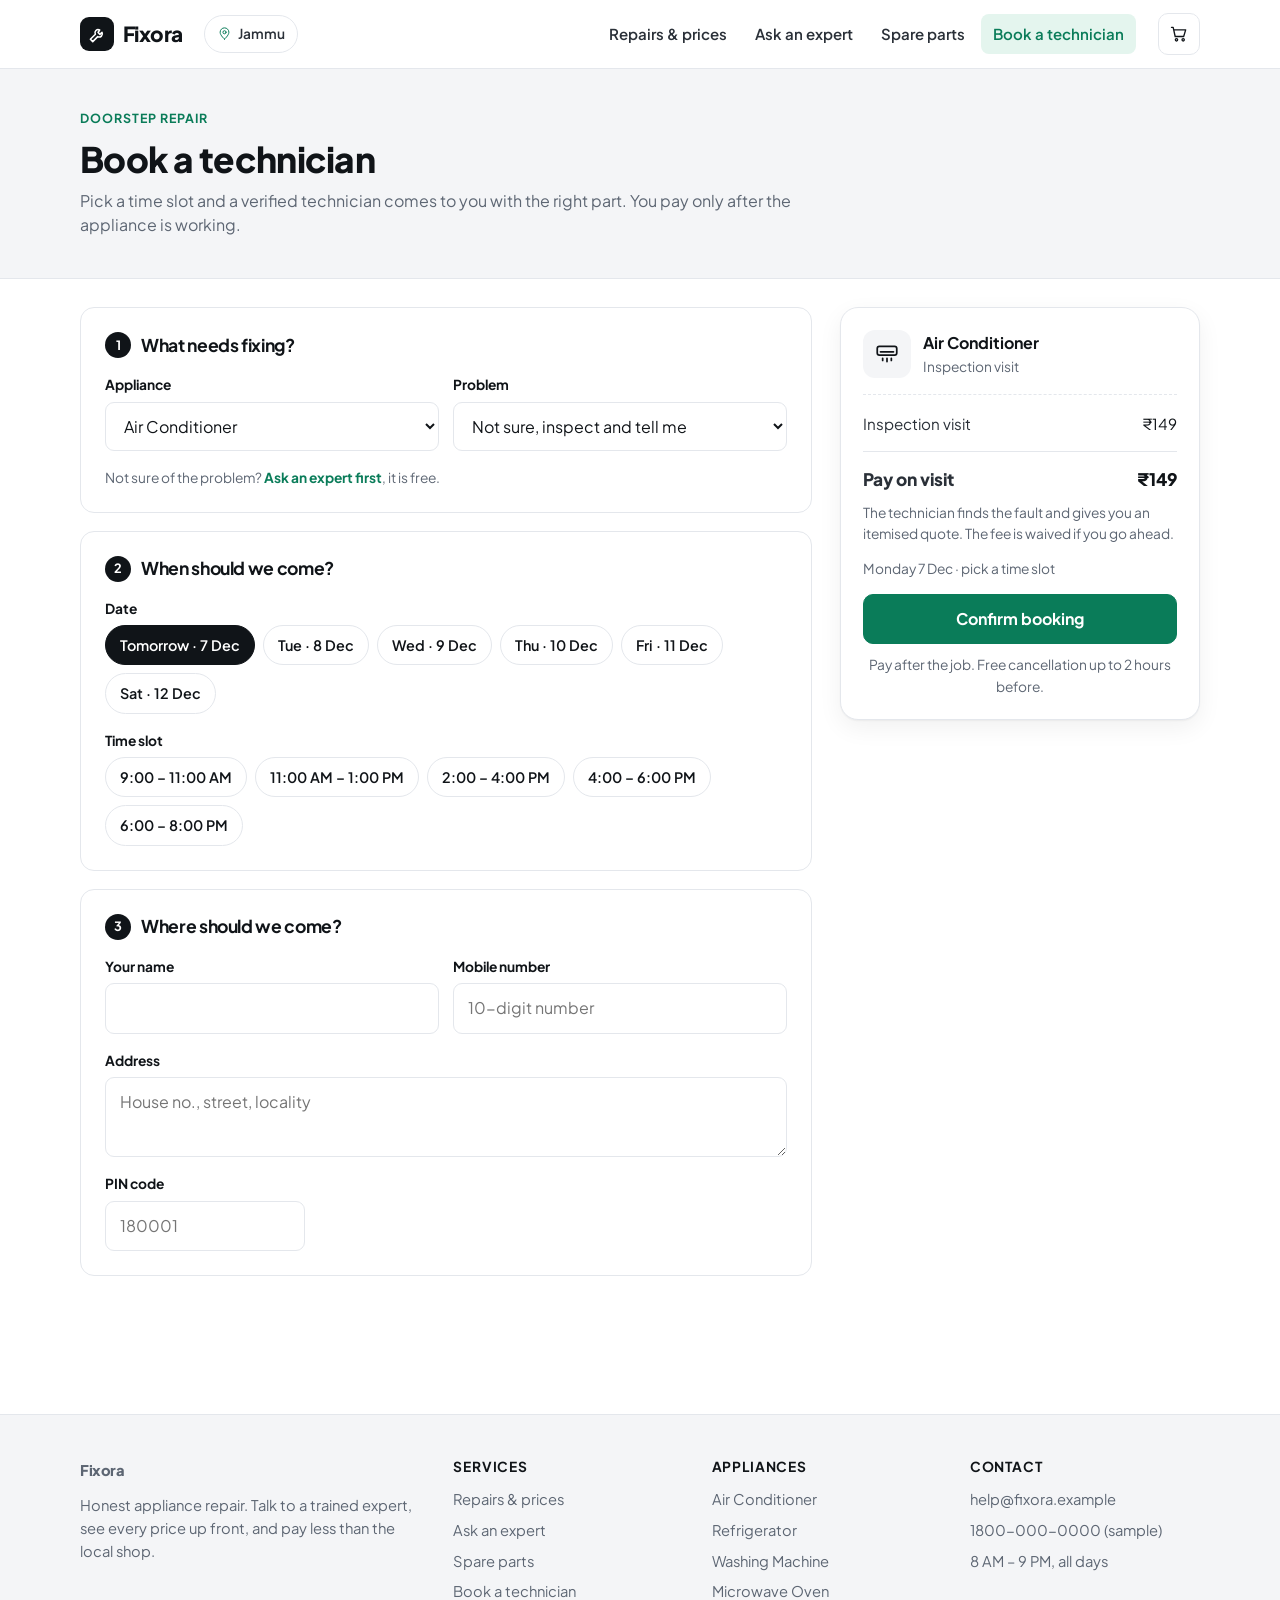
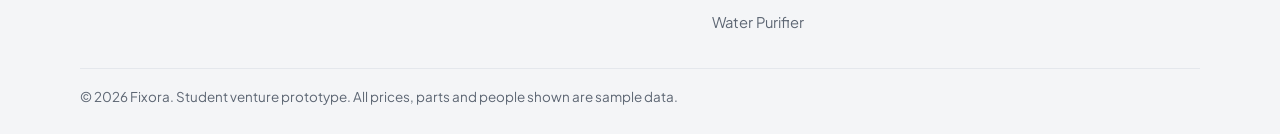
==== book.html @ 69b8c80c "Add Fixora website prototype Static five-page site: home, repair prices, expert diagnosis, spare par" ====
<!DOCTYPE html>
<html lang="en">
<head>
  <meta charset="UTF-8">
  <meta name="viewport" content="width=device-width, initial-scale=1">
  <title>Book a technician — Fixora</title>
  <link rel="preconnect" href="https://fonts.googleapis.com">
  <link href="https://fonts.googleapis.com/css2?family=Plus+Jakarta+Sans:wght@400;500;600;700;800&display=swap" rel="stylesheet">
  <link rel="stylesheet" href="css/style.css">
</head>
<body>

<main>
  <section class="page-head">
    <div class="wrap">
      <div class="eyebrow">Doorstep repair</div>
      <h1 style="font-size:2.2rem">Book a technician</h1>
      <p>Pick a time slot and a verified technician comes to you with the right part. You pay only after the appliance is working.</p>
    </div>
  </section>

  <section class="section" style="padding-top:28px">
    <div class="wrap split" id="bookWrap">
      <form id="bookForm" novalidate>
        <div class="form-block">
          <h3><i>1</i>What needs fixing?</h3>
          <div class="row-2">
            <div class="field"><label for="appSel">Appliance</label><select class="input" id="appSel"></select></div>
            <div class="field"><label for="issueSel">Problem</label><select class="input" id="issueSel"></select></div>
          </div>
          <p class="small muted">Not sure of the problem? <a class="link" href="diagnose.html">Ask an expert first</a>, it is free.</p>
        </div>

        <div class="form-block">
          <h3><i>2</i>When should we come?</h3>
          <div class="field"><label>Date</label><div class="pills" id="dates"></div></div>
          <div class="field" style="margin-bottom:0"><label>Time slot</label><div class="pills" id="slots"></div></div>
        </div>

        <div class="form-block">
          <h3><i>3</i>Where should we come?</h3>
          <div class="row-2">
            <div class="field"><label for="name">Your name</label><input class="input" id="name" autocomplete="name"></div>
            <div class="field"><label for="phone">Mobile number</label><input class="input" id="phone" inputmode="numeric" maxlength="10" placeholder="10-digit number" autocomplete="tel"></div>
          </div>
          <div class="field"><label for="address">Address</label><textarea class="input" id="address" style="min-height:80px" placeholder="House no., street, locality" autocomplete="street-address"></textarea></div>
          <div class="field" style="max-width:200px;margin-bottom:0"><label for="pin">PIN code</label><input class="input" id="pin" inputmode="numeric" maxlength="6" placeholder="180001"></div>
        </div>
      </form>

      <aside class="sticky">
        <div class="estimate" id="summary"></div>
      </aside>
    </div>

    <div class="wrap" id="history" style="margin-top:36px"></div>
  </section>
</main>

<script src="js/data.js"></script>
<script src="js/app.js"></script>
<script>
document.addEventListener("DOMContentLoaded", function () {
  var app = getApp(param("appliance")) || APPLIANCES[0];
  var issueId = getIssue(app, param("issue")) ? param("issue") : "";
  var dates = [], date = 0, slot = null;

  var today = new Date();
  for (var d = 1; d <= 6; d++) {
    var day = new Date(today.getFullYear(), today.getMonth(), today.getDate() + d);
    dates.push({
      top: d === 1 ? "Tomorrow" : day.toLocaleDateString("en-IN", { weekday: "short" }),
      label: day.toLocaleDateString("en-IN", { weekday: "long", day: "numeric", month: "short" }),
      short: day.toLocaleDateString("en-IN", { day: "numeric", month: "short" })
    });
  }

  function renderSelects() {
    $("#appSel").innerHTML = APPLIANCES.map(function (a) {
      return '<option value="' + a.id + '"' + (a.id === app.id ? " selected" : "") + ">" + a.name + "</option>";
    }).join("");
    $("#issueSel").innerHTML = '<option value="">Not sure, inspect and tell me</option>' + app.issues.map(function (i) {
      return '<option value="' + i.id + '"' + (i.id === issueId ? " selected" : "") + ">" + i.title + "</option>";
    }).join("");
  }

  function renderWhen() {
    $("#dates").innerHTML = dates.map(function (x, n) {
      return '<button type="button" class="pill' + (n === date ? " on" : "") + '" data-date="' + n + '">' + x.top + " · " + x.short + "</button>";
    }).join("");
    $("#slots").innerHTML = SLOTS.map(function (s) {
      return '<button type="button" class="pill' + (s === slot ? " on" : "") + '" data-slot="' + s + '">' + s + "</button>";
    }).join("");
  }

  function renderSummary() {
    var issue = getIssue(app, issueId), rows, note;
    if (issue) {
      var q = quote(issue);
      rows = q.parts.map(function (p) { return '<li><span>' + p.name + '</span><span>' + inr(p.price) + '</span></li>'; }).join("") +
        '<li><span>Service and fitting</span><span>' + (issue.labour ? inr(issue.labour) : "Free") + '</span></li>' +
        '<li><span>Inspection fee</span><span>Waived</span></li>' +
        '<li class="total"><span>Estimated total</span><span>' + inr(q.total) + '</span></li>' +
        '<li class="local"><span>Typical local shop</span><span>' + inr(q.local) + '</span></li>';
      note = '<span class="save-pill">You save about ' + inr(q.save) + '</span>';
    } else {
      rows = '<li><span>Inspection visit</span><span>' + inr(VISIT_FEE) + '</span></li>' +
        '<li class="total"><span>Pay on visit</span><span>' + inr(VISIT_FEE) + '</span></li>';
      note = '<p class="small muted">The technician finds the fault and gives you an itemised quote. The fee is waived if you go ahead.</p>';
    }
    $("#summary").innerHTML =
      '<div class="estimate-top"><span class="ico">' + icon(app) + '</span><div><b>' + app.name + '</b><div class="small muted">' + (issue ? issue.title : "Inspection visit") + '</div></div></div>' +
      '<ul class="rows" style="margin-top:8px">' + rows + '</ul>' + note +
      '<p class="small muted" style="margin:14px 0">' + dates[date].label + (slot ? " · " + slot : " · pick a time slot") + '</p>' +
      '<button class="btn block green" id="confirm">Confirm booking</button>' +
      '<p class="small muted" style="margin-top:10px;text-align:center">Pay after the job. Free cancellation up to 2 hours before.</p>';
  }

  function renderHistory() {
    var list = store("fixora_bookings") || [];
    if (!list.length) { $("#history").innerHTML = ""; return; }
    $("#history").innerHTML = '<h3 style="margin-bottom:14px">Your bookings on this device</h3><div class="table-wrap"><table><thead><tr><th>Booking</th><th>Repair</th><th>When</th><th class="num">Estimate</th></tr></thead><tbody>' +
      list.slice().reverse().map(function (b) {
        return '<tr><td><b>' + esc(b.id) + '</b></td><td>' + esc(b.appliance) + '<div class="small muted">' + esc(b.issue) + '</div></td><td>' + esc(b.when) + '</td><td class="num">' + inr(b.total) + '</td></tr>';
      }).join("") + '</tbody></table></div>';
  }

  function confirmBooking() {
    var name = $("#name").value.trim(), phone = $("#phone").value.trim(), address = $("#address").value.trim(), pin = $("#pin").value.trim();
    if (!slot) { toast("Pick a time slot"); return; }
    if (!name || !/^\d{10}$/.test(phone)) { toast("Enter your name and a 10-digit mobile number"); $("#name").focus(); return; }
    if (address.length < 8 || !/^\d{6}$/.test(pin)) { toast("Enter your address and a 6-digit PIN code"); $("#address").focus(); return; }

    var issue = getIssue(app, issueId);
    var booking = {
      id: "FX-" + Math.floor(100000 + Math.random() * 900000),
      appliance: app.name,
      issue: issue ? issue.title : "Inspection visit",
      when: dates[date].label + ", " + slot,
      total: issue ? quote(issue).total : VISIT_FEE
    };
    var list = store("fixora_bookings") || [];
    list.push(booking);
    store("fixora_bookings", list);

    $("#bookWrap").className = "wrap";
    $("#bookWrap").innerHTML = '<div class="success" style="max-width:680px"><h3>Booking confirmed</h3>' +
      '<p>Thanks, ' + esc(name) + '. Your booking <b>' + booking.id + '</b> is confirmed for <b>' + booking.when + '</b>.</p>' +
      '<ul class="rows" style="margin-top:12px"><li><span>' + booking.appliance + ' · ' + booking.issue + '</span><span><b>' + inr(booking.total) + '</b></span></li></ul>' +
      '<p class="small" style="margin-top:8px">Your technician\'s name and number are shared an hour before the visit, on the number ending ' + phone.slice(-4) + '. Prototype: no real technician is dispatched.</p>' +
      '<div class="hero-cta" style="margin-top:18px"><a class="btn" href="index.html">Back to home</a><a class="btn ghost" href="book.html">Book another repair</a></div></div>';
    renderHistory();
    window.scrollTo({ top: 0, behavior: "smooth" });
  }

  $("#appSel").addEventListener("change", function () { app = getApp(this.value); issueId = ""; renderSelects(); renderSummary(); });
  $("#issueSel").addEventListener("change", function () { issueId = this.value; renderSummary(); });
  $("#bookForm").addEventListener("click", function (e) {
    var dt = e.target.closest("[data-date]"), sl = e.target.closest("[data-slot]");
    if (dt) date = Number(dt.getAttribute("data-date"));
    if (sl) slot = sl.getAttribute("data-slot");
    if (dt || sl) { renderWhen(); renderSummary(); }
  });
  $("#bookForm").addEventListener("submit", function (e) { e.preventDefault(); });
  $("#summary").addEventListener("click", function (e) { if (e.target.id === "confirm") confirmBooking(); });

  renderSelects(); renderWhen(); renderSummary(); renderHistory();
});
</script>
</body>
</html>
---- css/style.css ----
/* Fixora — shared styles */
:root {
  --ink: #101418;
  --ink-2: #2a3038;
  --muted: #5d6673;
  --line: #e4e7ec;
  --bg: #ffffff;
  --soft: #f4f5f7;
  --warm: #fff5ea;
  --accent: #0a7c59;
  --accent-soft: #e4f5ee;
  --amber: #f59e0b;
  --danger: #c0392b;
  --radius: 14px;
  --radius-sm: 9px;
  --shadow: 0 1px 2px rgba(16, 20, 24, .05), 0 8px 24px rgba(16, 20, 24, .06);
  --wrap: 1160px;
  --font: "Plus Jakarta Sans", "Segoe UI", system-ui, -apple-system, Roboto, Arial, sans-serif;
}

* { box-sizing: border-box; }
html { scroll-behavior: smooth; }
body {
  margin: 0;
  font-family: var(--font);
  color: var(--ink);
  background: var(--bg);
  line-height: 1.55;
  -webkit-font-smoothing: antialiased;
}
img, svg { max-width: 100%; }
a { color: inherit; text-decoration: none; }
h1, h2, h3, h4 { margin: 0; line-height: 1.2; letter-spacing: -.02em; }
h1 { font-size: clamp(2rem, 4.4vw, 3.2rem); font-weight: 800; }
h2 { font-size: clamp(1.5rem, 2.6vw, 2rem); font-weight: 800; }
h3 { font-size: 1.1rem; font-weight: 700; }
p { margin: 0; }
button, input, select, textarea { font: inherit; color: inherit; }

.wrap { max-width: var(--wrap); margin: 0 auto; padding: 0 20px; }
.section { padding: 64px 0; }
.section.soft { background: var(--soft); }
.section-head { display: flex; justify-content: space-between; align-items: end; gap: 16px; margin-bottom: 28px; flex-wrap: wrap; }
.section-head p { color: var(--muted); margin-top: 6px; max-width: 56ch; }
.eyebrow { font-size: .78rem; font-weight: 700; letter-spacing: .08em; text-transform: uppercase; color: var(--accent); margin-bottom: 10px; }
.muted { color: var(--muted); }
.small { font-size: .86rem; }
.link { color: var(--accent); font-weight: 700; }
.link:hover { text-decoration: underline; }

/* Buttons */
.btn {
  display: inline-flex; align-items: center; justify-content: center; gap: 8px;
  padding: 12px 20px; border-radius: 10px; border: 1px solid var(--ink);
  background: var(--ink); color: #fff; font-weight: 700; cursor: pointer;
  transition: transform .12s ease, background .12s ease;
}
.btn:hover { background: #000; transform: translateY(-1px); }
.btn.ghost { background: #fff; color: var(--ink); border-color: var(--line); }
.btn.ghost:hover { border-color: var(--ink); background: #fff; }
.btn.green { background: var(--accent); border-color: var(--accent); }
.btn.green:hover { background: #086a4c; }
.btn.sm { padding: 8px 14px; font-size: .9rem; border-radius: 8px; }
.btn.block { width: 100%; }
.btn:disabled { opacity: .45; cursor: not-allowed; transform: none; }

/* Header */
.site-header { position: sticky; top: 0; z-index: 40; background: rgba(255, 255, 255, .94); backdrop-filter: blur(8px); border-bottom: 1px solid var(--line); }
.site-header .wrap { display: flex; align-items: center; gap: 22px; height: 68px; }
.logo { display: flex; align-items: center; gap: 9px; font-weight: 800; font-size: 1.3rem; letter-spacing: -.03em; }
.logo-mark { width: 34px; height: 34px; border-radius: 9px; background: var(--ink); color: #fff; display: grid; place-items: center; }
.logo-mark svg { width: 19px; height: 19px; }
.loc { display: flex; align-items: center; gap: 6px; padding: 7px 12px; border: 1px solid var(--line); border-radius: 999px; font-size: .86rem; font-weight: 600; color: var(--ink-2); }
.loc svg { width: 15px; height: 15px; color: var(--accent); }
.nav { display: flex; gap: 4px; margin-left: auto; }
.nav a { padding: 8px 12px; border-radius: 8px; font-weight: 600; font-size: .94rem; color: var(--ink-2); }
.nav a:hover { background: var(--soft); }
.nav a.active { color: var(--accent); background: var(--accent-soft); }
.cart-btn { position: relative; width: 42px; height: 42px; border-radius: 10px; border: 1px solid var(--line); background: #fff; cursor: pointer; display: grid; place-items: center; }
.cart-btn:hover { border-color: var(--ink); }
.cart-btn svg { width: 20px; height: 20px; }
.cart-count { position: absolute; top: -6px; right: -6px; min-width: 20px; height: 20px; padding: 0 5px; border-radius: 999px; background: var(--accent); color: #fff; font-size: .72rem; font-weight: 800; display: grid; place-items: center; }
.cart-count[hidden] { display: none; }
.menu-btn { display: none; width: 42px; height: 42px; border-radius: 10px; border: 1px solid var(--line); background: #fff; cursor: pointer; }

/* Hero */
.hero { background: linear-gradient(180deg, var(--warm), #fff 85%); padding: 56px 0 40px; }
.hero-grid { display: grid; grid-template-columns: 1.1fr .9fr; gap: 48px; align-items: center; }
.hero p.lead { font-size: 1.1rem; color: var(--muted); margin: 16px 0 26px; max-width: 52ch; }
.hero-cta { display: flex; gap: 12px; flex-wrap: wrap; }
.hero-stats { display: flex; gap: 28px; margin-top: 30px; flex-wrap: wrap; }
.hero-stats b { display: block; font-size: 1.35rem; font-weight: 800; }
.hero-stats span { font-size: .84rem; color: var(--muted); }

/* Estimate card (hero + summaries) */
.estimate { background: #fff; border: 1px solid var(--line); border-radius: 18px; box-shadow: var(--shadow); padding: 22px; }
.estimate-top { display: flex; gap: 12px; align-items: center; padding-bottom: 16px; border-bottom: 1px dashed var(--line); }
.rows { margin: 0; padding: 0; list-style: none; }
.rows li { display: flex; justify-content: space-between; gap: 16px; padding: 9px 0; font-size: .95rem; }
.rows li span:first-child { color: var(--ink-2); }
.rows li.total { border-top: 1px solid var(--line); margin-top: 6px; padding-top: 14px; font-weight: 800; font-size: 1.08rem; }
.rows li.local span { color: var(--muted); }
.rows li.local span:last-child { text-decoration: line-through; }
.save-pill { display: inline-flex; align-items: center; gap: 6px; padding: 5px 10px; border-radius: 999px; background: var(--accent-soft); color: var(--accent); font-weight: 700; font-size: .82rem; }
.tag { display: inline-block; padding: 3px 9px; border-radius: 999px; background: var(--soft); font-size: .76rem; font-weight: 700; color: var(--ink-2); }

/* Icon tile */
.ico { width: 48px; height: 48px; border-radius: 12px; background: var(--soft); display: grid; place-items: center; flex: none; }
.ico svg { width: 26px; height: 26px; }
svg.line { fill: none; stroke: currentColor; stroke-width: 1.6; stroke-linecap: round; stroke-linejoin: round; }

/* Appliance grid */
.app-grid { display: grid; grid-template-columns: repeat(5, 1fr); gap: 14px; }
.app-card { display: flex; flex-direction: column; align-items: center; gap: 10px; text-align: center; padding: 20px 10px; border: 1px solid var(--line); border-radius: var(--radius); background: #fff; transition: border-color .12s, transform .12s, box-shadow .12s; }
.app-card:hover { border-color: var(--ink); transform: translateY(-2px); box-shadow: var(--shadow); }
.app-card .ico { width: 58px; height: 58px; }
.app-card .ico svg { width: 30px; height: 30px; }
.app-card b { font-size: .95rem; }
.app-card span { font-size: .8rem; color: var(--muted); }

/* Steps */
.steps { display: grid; grid-template-columns: repeat(4, 1fr); gap: 18px; counter-reset: step; }
.step { background: #fff; border: 1px solid var(--line); border-radius: var(--radius); padding: 22px; counter-increment: step; }
.step::before { content: counter(step); display: grid; place-items: center; width: 32px; height: 32px; border-radius: 50%; background: var(--ink); color: #fff; font-weight: 800; font-size: .9rem; margin-bottom: 14px; }
.step p { color: var(--muted); font-size: .93rem; margin-top: 6px; }

/* Cards / grids */
.grid-3 { display: grid; grid-template-columns: repeat(3, 1fr); gap: 18px; }
.grid-4 { display: grid; grid-template-columns: repeat(4, 1fr); gap: 16px; }
.card { background: #fff; border: 1px solid var(--line); border-radius: var(--radius); padding: 20px; }
.card p { color: var(--muted); font-size: .94rem; margin-top: 6px; }

/* Part card */
.part { display: flex; flex-direction: column; gap: 10px; background: #fff; border: 1px solid var(--line); border-radius: var(--radius); padding: 16px; }
.part-top { display: flex; justify-content: space-between; align-items: start; }
.part h3 { font-size: .98rem; }
.part .meta { font-size: .8rem; color: var(--muted); }
.price { display: flex; align-items: baseline; gap: 8px; flex-wrap: wrap; }
.price b { font-size: 1.2rem; font-weight: 800; }
.price s { color: var(--muted); font-size: .88rem; }
.part .btn { margin-top: auto; }

/* Table */
.table-wrap { overflow-x: auto; border: 1px solid var(--line); border-radius: var(--radius); background: #fff; }
table { width: 100%; border-collapse: collapse; min-width: 560px; }
th, td { text-align: left; padding: 14px 18px; border-bottom: 1px solid var(--line); font-size: .94rem; }
th { font-size: .78rem; text-transform: uppercase; letter-spacing: .06em; color: var(--muted); background: var(--soft); }
tr:last-child td { border-bottom: 0; }
td.num, th.num { text-align: right; white-space: nowrap; }
td .save-pill { font-size: .78rem; }

/* Page head */
.page-head { background: var(--soft); padding: 40px 0; border-bottom: 1px solid var(--line); }
.page-head p { color: var(--muted); margin-top: 8px; max-width: 62ch; }

/* Pills / chips */
.pills { display: flex; gap: 8px; flex-wrap: wrap; }
.pill { padding: 8px 14px; border-radius: 999px; border: 1px solid var(--line); background: #fff; font-weight: 600; font-size: .9rem; cursor: pointer; display: inline-flex; align-items: center; gap: 7px; }
.pill svg { width: 17px; height: 17px; }
.pill:hover { border-color: var(--ink); }
.pill.on { background: var(--ink); color: #fff; border-color: var(--ink); }

/* Forms */
.field { display: flex; flex-direction: column; gap: 6px; margin-bottom: 16px; }
.field label { font-size: .86rem; font-weight: 700; }
.input, select.input, textarea.input { width: 100%; padding: 12px 14px; border: 1px solid var(--line); border-radius: var(--radius-sm); background: #fff; outline: none; }
.input:focus { border-color: var(--ink); box-shadow: 0 0 0 3px rgba(16, 20, 24, .07); }
textarea.input { min-height: 110px; resize: vertical; }
.row-2 { display: grid; grid-template-columns: 1fr 1fr; gap: 14px; }
.form-block { background: #fff; border: 1px solid var(--line); border-radius: var(--radius); padding: 24px; margin-bottom: 18px; }
.form-block h3 { margin-bottom: 16px; display: flex; align-items: center; gap: 10px; }
.form-block h3 i { font-style: normal; width: 26px; height: 26px; border-radius: 50%; background: var(--ink); color: #fff; font-size: .8rem; display: grid; place-items: center; }

/* Two column layout */
.split { display: grid; grid-template-columns: 1fr 360px; gap: 28px; align-items: start; }
.sticky { position: sticky; top: 88px; }

/* Issue card */
.issue { background: #fff; border: 1px solid var(--line); border-radius: var(--radius); padding: 22px; margin-bottom: 16px; display: grid; grid-template-columns: 1fr 300px; gap: 24px; }
.issue .cause { color: var(--muted); font-size: .94rem; margin: 6px 0 12px; }
.issue .actions { display: flex; gap: 10px; flex-wrap: wrap; margin-top: 14px; }
.issue .breakdown { background: var(--soft); border-radius: var(--radius-sm); padding: 14px 16px; }
.issue .breakdown .rows li { font-size: .88rem; padding: 6px 0; }
.issue .breakdown .rows li.total { font-size: 1rem; }

/* Expert card */
.expert { display: flex; gap: 14px; align-items: center; }
.avatar { width: 52px; height: 52px; border-radius: 50%; background: var(--accent); color: #fff; display: grid; place-items: center; font-weight: 800; flex: none; }
.notice { background: var(--warm); border: 1px solid #f6dcbc; border-radius: var(--radius-sm); padding: 12px 14px; font-size: .88rem; color: #6b4a1c; }
.success { background: var(--accent-soft); border: 1px solid #bfe5d5; border-radius: var(--radius); padding: 22px; }
.success h3 { color: var(--accent); margin-bottom: 6px; }

/* Testimonials + FAQ */
.quote { font-size: .97rem; color: var(--ink-2); }
.quote-by { margin-top: 14px; font-size: .86rem; color: var(--muted); }
.stars { color: var(--amber); letter-spacing: 2px; margin-bottom: 8px; }
details { border-bottom: 1px solid var(--line); padding: 16px 0; }
summary { cursor: pointer; font-weight: 700; list-style: none; display: flex; justify-content: space-between; gap: 16px; }
summary::-webkit-details-marker { display: none; }
summary::after { content: "+"; font-size: 1.3rem; line-height: 1; color: var(--muted); }
details[open] summary::after { content: "–"; }
details p { color: var(--muted); margin-top: 10px; max-width: 70ch; }

/* CTA band */
.band { background: var(--ink); color: #fff; border-radius: 20px; padding: 40px; display: flex; justify-content: space-between; align-items: center; gap: 24px; flex-wrap: wrap; }
.band p { color: #b9c0c9; margin-top: 8px; }
.band .btn { background: #fff; color: var(--ink); border-color: #fff; }

/* Footer */
.site-footer { background: var(--soft); border-top: 1px solid var(--line); padding: 44px 0 26px; margin-top: 20px; }
.foot-grid { display: grid; grid-template-columns: 1.5fr 1fr 1fr 1fr; gap: 28px; }
.site-footer h4 { font-size: .86rem; text-transform: uppercase; letter-spacing: .06em; margin-bottom: 12px; }
.site-footer a, .site-footer p { display: block; color: var(--muted); font-size: .92rem; margin-bottom: 8px; }
.site-footer a:hover { color: var(--ink); }
.foot-bottom { border-top: 1px solid var(--line); margin-top: 26px; padding-top: 18px; font-size: .84rem; color: var(--muted); }

/* Cart drawer */
.overlay { position: fixed; inset: 0; background: rgba(16, 20, 24, .45); z-index: 50; opacity: 0; pointer-events: none; transition: opacity .2s; }
.overlay.open { opacity: 1; pointer-events: auto; }
.drawer { position: fixed; top: 0; right: 0; bottom: 0; width: min(420px, 100%); background: #fff; z-index: 51; transform: translateX(100%); transition: transform .25s ease; display: flex; flex-direction: column; }
.drawer.open { transform: none; }
.drawer-head { display: flex; justify-content: space-between; align-items: center; padding: 18px 20px; border-bottom: 1px solid var(--line); }
.drawer-body { flex: 1; overflow-y: auto; padding: 8px 20px; }
.drawer-foot { padding: 18px 20px; border-top: 1px solid var(--line); }
.x { width: 36px; height: 36px; border-radius: 8px; border: 1px solid var(--line); background: #fff; cursor: pointer; font-size: 1.1rem; }
.cart-item { display: flex; gap: 12px; padding: 14px 0; border-bottom: 1px solid var(--line); align-items: center; }
.cart-item .info { flex: 1; min-width: 0; }
.cart-item .info b { display: block; font-size: .93rem; }
.qty { display: inline-flex; align-items: center; border: 1px solid var(--line); border-radius: 8px; overflow: hidden; }
.qty button { width: 30px; height: 30px; border: 0; background: #fff; cursor: pointer; font-weight: 700; }
.qty button:hover { background: var(--soft); }
.qty span { min-width: 26px; text-align: center; font-weight: 700; font-size: .9rem; }
.empty { text-align: center; color: var(--muted); padding: 48px 12px; }

/* Toast */
.toast { position: fixed; left: 50%; bottom: 26px; transform: translate(-50%, 20px); background: var(--ink); color: #fff; padding: 12px 18px; border-radius: 10px; font-weight: 600; font-size: .92rem; opacity: 0; pointer-events: none; transition: all .2s; z-index: 60; max-width: 90vw; }
.toast.show { opacity: 1; transform: translate(-50%, 0); }

/* Responsive */
@media (max-width: 980px) {
  .hero-grid, .split, .issue { grid-template-columns: 1fr; }
  .app-grid { grid-template-columns: repeat(3, 1fr); }
  .steps, .grid-4 { grid-template-columns: repeat(2, 1fr); }
  .grid-3 { grid-template-columns: 1fr 1fr; }
  .foot-grid { grid-template-columns: 1fr 1fr; }
  .sticky { position: static; }
}
@media (max-width: 760px) {
  .loc { display: none; }
  .menu-btn { display: grid; place-items: center; }
  .nav { display: none; position: absolute; top: 68px; left: 0; right: 0; background: #fff; border-bottom: 1px solid var(--line); flex-direction: column; padding: 10px 20px 16px; margin: 0; }
  .nav.open { display: flex; }
  .site-header .wrap { gap: 10px; }
  .logo { margin-right: auto; }
  .section { padding: 44px 0; }
  .band { padding: 28px; }
}
@media (max-width: 560px) {
  .app-grid { grid-template-columns: repeat(2, 1fr); }
  .steps, .grid-3, .grid-4, .row-2, .foot-grid { grid-template-columns: 1fr; }
}
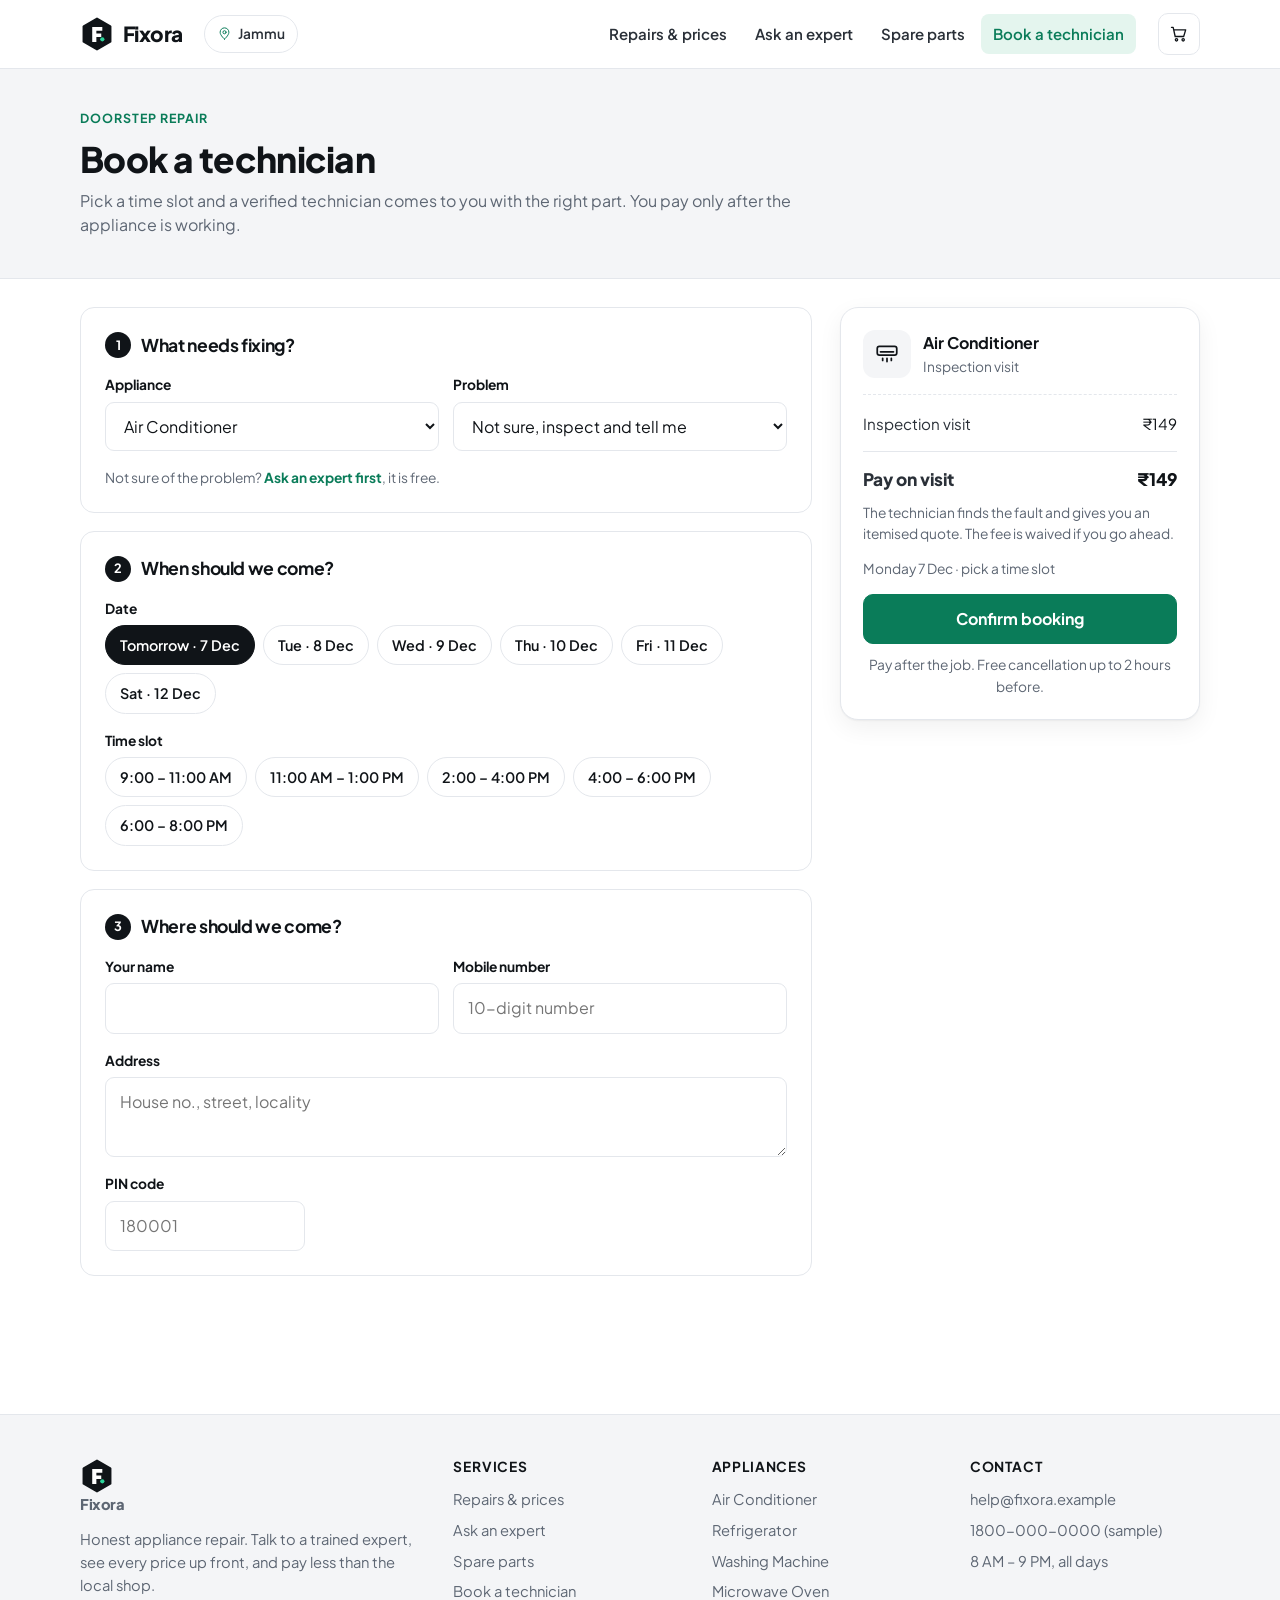
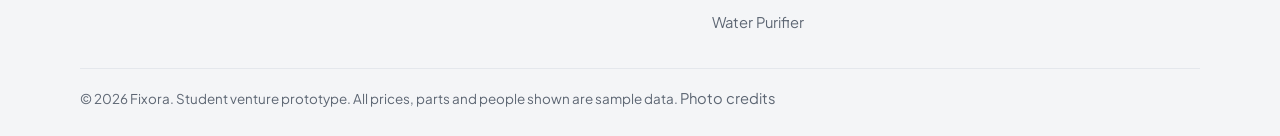
==== commit d7533ca9: "Add Fixora logo, real part photos and credits; remove sample reviews - Hex-nut F logo mark and favic" ====
--- a/book.html
+++ b/book.html
@@ -6,6 +6,7 @@
   <title>Book a technician — Fixora</title>
   <link rel="preconnect" href="https://fonts.googleapis.com">
   <link href="https://fonts.googleapis.com/css2?family=Plus+Jakarta+Sans:wght@400;500;600;700;800&display=swap" rel="stylesheet">
+  <link rel="icon" href="assets/favicon.svg" type="image/svg+xml">
   <link rel="stylesheet" href="css/style.css">
 </head>
 <body>
@@ -58,6 +59,7 @@
 </main>
 
 <script src="js/data.js"></script>
+<script src="js/photos.js"></script>
 <script src="js/app.js"></script>
 <script>
 document.addEventListener("DOMContentLoaded", function () {
--- a/css/style.css
+++ b/css/style.css
@@ -68,8 +68,8 @@
 .site-header { position: sticky; top: 0; z-index: 40; background: rgba(255, 255, 255, .94); backdrop-filter: blur(8px); border-bottom: 1px solid var(--line); }
 .site-header .wrap { display: flex; align-items: center; gap: 22px; height: 68px; }
 .logo { display: flex; align-items: center; gap: 9px; font-weight: 800; font-size: 1.3rem; letter-spacing: -.03em; }
-.logo-mark { width: 34px; height: 34px; border-radius: 9px; background: var(--ink); color: #fff; display: grid; place-items: center; }
-.logo-mark svg { width: 19px; height: 19px; }
+.logo-mark { width: 34px; height: 34px; display: grid; place-items: center; }
+.logo-mark svg { width: 34px; height: 34px; }
 .loc { display: flex; align-items: center; gap: 6px; padding: 7px 12px; border: 1px solid var(--line); border-radius: 999px; font-size: .86rem; font-weight: 600; color: var(--ink-2); }
 .loc svg { width: 15px; height: 15px; color: var(--accent); }
 .nav { display: flex; gap: 4px; margin-left: auto; }
@@ -132,7 +132,15 @@
 
 /* Part card */
 .part { display: flex; flex-direction: column; gap: 10px; background: #fff; border: 1px solid var(--line); border-radius: var(--radius); padding: 16px; }
-.part-top { display: flex; justify-content: space-between; align-items: start; }
+.part-media { position: relative; }
+.part-media .save-pill { position: absolute; top: 8px; right: 8px; }
+.part-img { position: relative; aspect-ratio: 4 / 3; border-radius: 10px; background: #fff; border: 1px solid var(--line); overflow: hidden; display: grid; place-items: center; }
+.part-img img { position: absolute; inset: 0; width: 100%; height: 100%; object-fit: contain; padding: 6px; }
+.part-img.no-photo { background: var(--soft); border: 0; }
+.part-img.no-photo svg { width: 56px; height: 56px; color: var(--muted); }
+.cart-thumb { overflow: hidden; background: #fff; border: 1px solid var(--line); }
+.cart-thumb img { width: 100%; height: 100%; object-fit: contain; }
+.cart-thumb.no-photo { background: var(--soft); border: 0; }
 .part h3 { font-size: .98rem; }
 .part .meta { font-size: .8rem; color: var(--muted); }
 .price { display: flex; align-items: baseline; gap: 8px; flex-wrap: wrap; }
@@ -190,10 +198,7 @@
 .success { background: var(--accent-soft); border: 1px solid #bfe5d5; border-radius: var(--radius); padding: 22px; }
 .success h3 { color: var(--accent); margin-bottom: 6px; }
 
-/* Testimonials + FAQ */
-.quote { font-size: .97rem; color: var(--ink-2); }
-.quote-by { margin-top: 14px; font-size: .86rem; color: var(--muted); }
-.stars { color: var(--amber); letter-spacing: 2px; margin-bottom: 8px; }
+/* FAQ */
 details { border-bottom: 1px solid var(--line); padding: 16px 0; }
 summary { cursor: pointer; font-weight: 700; list-style: none; display: flex; justify-content: space-between; gap: 16px; }
 summary::-webkit-details-marker { display: none; }
